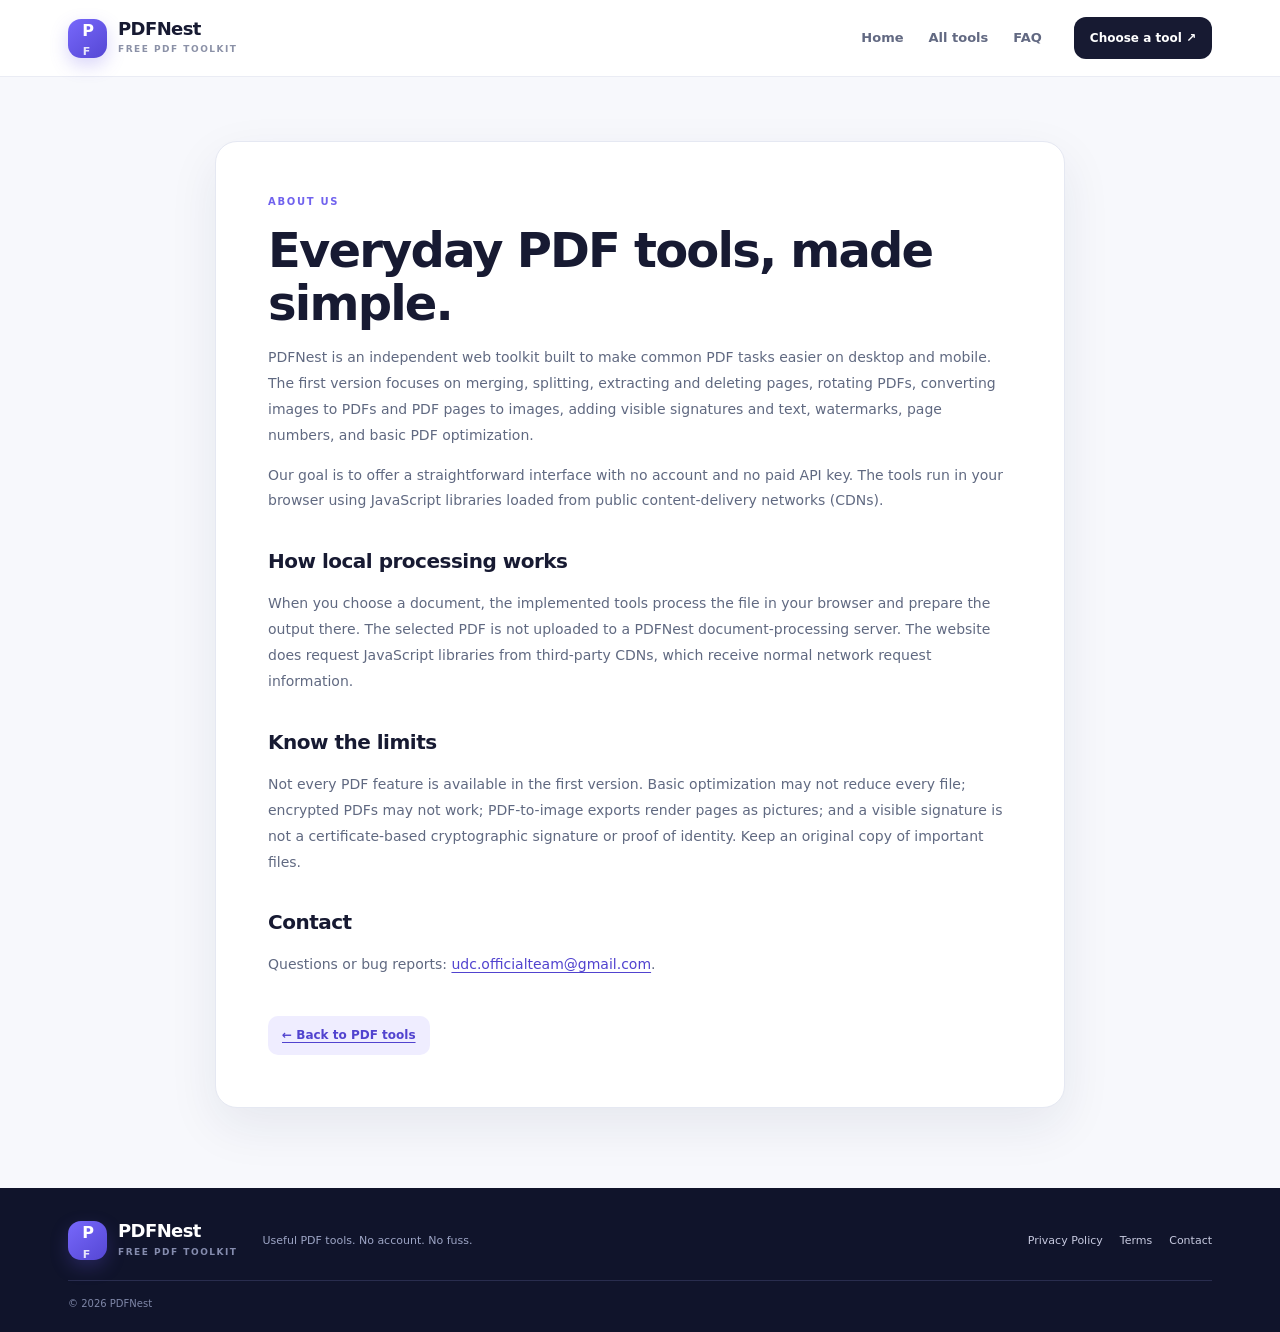
==== about.html @ b4db72ea "Add files via upload" ====
<!doctype html><html lang="en"><head><meta charset="utf-8"><meta name="viewport" content="width=device-width,initial-scale=1"><meta name="description" content="Learn about PDFNest, a free browser-based toolkit for everyday PDF tasks."><title>About PDFNest — Free PDF Tools</title><link rel="icon" type="image/svg+xml" href="favicon.svg"><link rel="stylesheet" href="styles.css"></head><body><header class="site-header"><div class="nav-wrap"><a class="brand" href="index.html"><span class="brand-icon">P<span>F</span></span><span><strong>PDFNest</strong><small>FREE PDF TOOLKIT</small></span></a><nav class="main-nav"><a href="index.html#home">Home</a><a href="index.html#tools">All tools</a><a href="index.html#faq">FAQ</a></nav><a class="nav-cta" href="index.html#tools">Choose a tool ↗</a></div></header><main class="legal-main"><article class="legal-container"><div class="eyebrow">ABOUT US</div><h1>Everyday PDF tools, made simple.</h1><p>PDFNest is an independent web toolkit built to make common PDF tasks easier on desktop and mobile. The first version focuses on merging, splitting, extracting and deleting pages, rotating PDFs, converting images to PDFs and PDF pages to images, adding visible signatures and text, watermarks, page numbers, and basic PDF optimization.</p><p>Our goal is to offer a straightforward interface with no account and no paid API key. The tools run in your browser using JavaScript libraries loaded from public content-delivery networks (CDNs).</p><h2>How local processing works</h2><p>When you choose a document, the implemented tools process the file in your browser and prepare the output there. The selected PDF is not uploaded to a PDFNest document-processing server. The website does request JavaScript libraries from third-party CDNs, which receive normal network request information.</p><h2>Know the limits</h2><p>Not every PDF feature is available in the first version. Basic optimization may not reduce every file; encrypted PDFs may not work; PDF-to-image exports render pages as pictures; and a visible signature is not a certificate-based cryptographic signature or proof of identity. Keep an original copy of important files.</p><h2>Contact</h2><p>Questions or bug reports: <a href="mailto:udc.officialteam@gmail.com">udc.officialteam@gmail.com</a>.</p><a class="legal-back" href="index.html#tools">← Back to PDF tools</a></article></main><footer class="site-footer"><div class="footer-inner"><a class="brand footer-brand" href="index.html"><span class="brand-icon">P<span>F</span></span><span><strong>PDFNest</strong><small>FREE PDF TOOLKIT</small></span></a><p>Useful PDF tools. No account. No fuss.</p><div class="footer-links"><a href="privacy.html">Privacy Policy</a><a href="terms.html">Terms</a><a href="mailto:udc.officialteam@gmail.com">Contact</a></div></div><p class="copyright">© 2026 PDFNest</p></footer></body></html>
---- styles.css ----
:root{--ink:#171a32;--muted:#737a91;--line:#e5e8f2;--bg:#f7f8fc;--panel:#fff;--navy:#10142b;--violet:#6657e8;--violet-dark:#5143cf;--violet-soft:#efedff;--green:#16876b;--shadow:0 18px 50px rgba(30,34,79,.08);--radius:22px}*{box-sizing:border-box}html{scroll-behavior:smooth;scroll-padding-top:95px}body{margin:0;background:var(--bg);color:var(--ink);font-family:Inter,ui-sans-serif,system-ui,-apple-system,BlinkMacSystemFont,"Segoe UI",sans-serif;font-size:15px;line-height:1.55}button,input,select,textarea{font:inherit}button,a{-webkit-tap-highlight-color:transparent}a{color:inherit;text-decoration:none}.skip-link{position:absolute;left:-999px;top:0}.skip-link:focus{left:12px;top:12px;background:#fff;padding:10px;z-index:999}.site-header{position:sticky;top:0;z-index:50;background:rgba(255,255,255,.93);backdrop-filter:blur(16px);border-bottom:1px solid rgba(229,232,242,.8)}.nav-wrap{max-width:1200px;margin:auto;padding:0 28px;min-height:76px;display:flex;align-items:center;gap:32px}.brand{display:inline-flex;align-items:center;gap:11px;flex-shrink:0}.brand-icon{width:39px;height:39px;border-radius:13px;background:linear-gradient(140deg,#7768fb,#5547d4);color:#fff;display:grid;place-items:center;font-size:16px;font-weight:900;letter-spacing:-1px;box-shadow:0 7px 18px rgba(102,87,232,.25)}.brand-icon span{font-size:11px;margin-left:-3px;opacity:.85}.brand strong{display:block;font-size:18px;letter-spacing:-.6px;line-height:1.1}.brand small{display:block;margin-top:5px;font-size:9px;letter-spacing:1.5px;color:#8b91a7;font-weight:800}.main-nav{display:flex;align-items:center;gap:25px;margin-left:auto;white-space:nowrap}.main-nav a{font-size:13px;color:#626982;font-weight:700;transition:color .2s}.main-nav a:hover{color:var(--violet)}.nav-cta{border-radius:12px;background:var(--ink);color:#fff;font-size:12px;font-weight:800;padding:12px 16px;white-space:nowrap}.nav-cta span{margin-left:8px}.hero{overflow:hidden;position:relative;min-height:465px;background:radial-gradient(circle at 80% 25%,#34356b 0,transparent 32%),linear-gradient(120deg,#10142b 0%,#171b3d 70%,#252153 100%);color:#fff;display:grid;grid-template-columns:1.1fr .9fr;align-items:center;padding:68px max(28px,calc((100vw - 1144px)/2)) 62px;gap:30px}.hero:after{content:"";position:absolute;right:-150px;bottom:-230px;width:500px;height:500px;border-radius:50%;border:1px solid rgba(167,160,255,.1)}.hero-content{position:relative;z-index:2;max-width:630px}.eyebrow{display:flex;align-items:center;gap:9px;color:#7062ee;letter-spacing:1.7px;font-weight:900;font-size:10px;text-transform:uppercase}.hero .eyebrow{color:#b2aaff}.eyebrow-dot{width:7px;height:7px;border-radius:50%;background:#6f61f2;box-shadow:0 0 0 5px rgba(111,97,242,.14)}h1{font-size:clamp(42px,5.4vw,68px);letter-spacing:-3.3px;line-height:1.05;margin:21px 0 19px;font-weight:850}h1 span{color:#a9a0ff}.hero-content>p{max-width:580px;color:#c7cbe0;font-size:16px;line-height:1.75;margin:0}.hero-actions{display:flex;align-items:center;gap:22px;margin-top:28px;flex-wrap:wrap}.btn{border:0;cursor:pointer;display:inline-flex;align-items:center;justify-content:center;gap:12px;border-radius:12px;padding:13px 18px;font-size:13px;font-weight:800;transition:transform .2s,background .2s,box-shadow .2s}.btn:hover{transform:translateY(-1px)}.btn-primary{background:var(--violet);color:#fff;box-shadow:0 8px 20px rgba(102,87,232,.22)}.btn-primary:hover{background:var(--violet-dark)}.btn-ghost{background:#f3f4f9;color:#555d76;border:1px solid var(--line)}.hero-note{display:flex;align-items:center;gap:8px;font-size:12px;color:#d3d5e5}.mini-lock{display:grid;place-items:center;width:25px;height:25px;border-radius:8px;background:rgba(255,255,255,.11);color:#a9a0ff}.hero-stats{display:flex;gap:38px;margin-top:40px}.hero-stats div{display:flex;flex-direction:column;gap:2px}.hero-stats strong{font-size:20px;letter-spacing:-.4px}.hero-stats span{font-size:11px;color:#9ea5c4}.hero-art{height:330px;position:relative;display:grid;place-items:center;z-index:1}.art-orbit{position:absolute;border:1px solid rgba(157,150,255,.16);border-radius:50%;width:310px;height:310px}.orbit-two{width:245px;height:245px;border-style:dashed;transform:rotate(-30deg)}.doc-main{position:relative;z-index:3;width:184px;height:240px;background:linear-gradient(150deg,#fff,#eef0ff);border:1px solid #fff;border-radius:13px;box-shadow:0 25px 55px rgba(0,0,0,.32);padding:23px 20px;color:#25294b;transform:rotate(5deg)}.doc-top{display:flex;justify-content:space-between;align-items:center;margin-bottom:24px}.pdf-label{font-size:10px;font-weight:900;letter-spacing:1px;background:#e8e4ff;color:#6657e8;padding:5px 7px;border-radius:5px}.doc-dots{font-size:10px;color:#9da3bd;letter-spacing:2px}.doc-line{height:6px;border-radius:5px;background:#dfe2f2;margin-bottom:10px;width:75%}.doc-line.long{width:100%}.doc-line.short{width:51%}.signature-scribble{margin-top:30px;padding-top:12px;border-top:1px solid #dddff0;font-family:"Brush Script MT","Segoe Script",cursive;font-size:20px;color:#5c50d4;transform:rotate(-9deg)}.doc-check{position:absolute;right:-17px;bottom:34px;background:#2ab58e;color:#fff;width:38px;height:38px;border-radius:50%;display:grid;place-items:center;border:4px solid #fff;font-weight:900}.doc-back{position:absolute;width:170px;height:222px;background:#dddffc;border-radius:12px;box-shadow:0 18px 34px rgba(0,0,0,.16);padding:25px 18px}.doc-back span{display:block;background:#b8b0ff;color:#5247c5;border-radius:5px;width:40px;font-size:9px;font-weight:900;text-align:center;padding:5px;margin-bottom:20px}.doc-back i{display:block;background:#c6cae5;height:6px;border-radius:4px;margin:11px 0;width:80%}.doc-back-one{transform:translate(-62px,14px) rotate(-12deg)}.doc-back-two{transform:translate(47px,-2px) rotate(11deg);background:#e9e9fb}.floating-chip{position:absolute;z-index:4;padding:10px 13px;border-radius:11px;background:rgba(255,255,255,.94);box-shadow:0 12px 28px rgba(0,0,0,.15);color:#2b2d4b;font-size:11px;font-weight:850}.chip-merge{left:3%;top:65px}.chip-sign{right:1%;top:100px}.chip-download{right:6%;bottom:53px}.trust-strip{display:flex;justify-content:center;gap:45px;padding:22px 28px;background:#fff;border-bottom:1px solid var(--line);flex-wrap:wrap}.trust-strip div{display:flex;gap:8px;align-items:center;color:#687088;font-weight:700;font-size:11px}.trust-strip span{color:#16876b;font-weight:900}.tools-section,.how-section,.faq-section,.workbench-section{max-width:1200px;margin:0 auto;padding:78px 28px}.section-header{display:flex;align-items:end;justify-content:space-between;gap:25px;margin-bottom:27px}.section-header h2,.workbench-heading h2{font-size:clamp(27px,3vw,37px);letter-spacing:-1.4px;line-height:1.15;margin:10px 0 9px}.section-header p,.workbench-heading p{color:var(--muted);margin:0;font-size:13px;max-width:560px}.search-tools{display:flex;align-items:center;gap:9px;border:1px solid var(--line);background:#fff;border-radius:12px;padding:0 13px;height:45px;width:250px;flex-shrink:0}.search-tools span{font-size:22px;color:#a1a6b8}.search-tools input{border:0;outline:none;background:transparent;width:100%;min-width:0;color:var(--ink);font-size:12px}.category-row{display:flex;gap:8px;flex-wrap:wrap;margin:0 0 21px}.category-btn{border:1px solid var(--line);background:#fff;color:#6d748a;border-radius:10px;padding:9px 13px;font-size:11px;font-weight:800;cursor:pointer}.category-btn.is-active,.category-btn:hover{background:var(--violet-soft);border-color:#d8d3ff;color:var(--violet-dark)}.tool-grid{display:grid;grid-template-columns:repeat(4,minmax(0,1fr));gap:15px}.tool-card{min-height:190px;display:flex;flex-direction:column;align-items:flex-start;text-align:left;background:#fff;border:1px solid var(--line);border-radius:17px;padding:20px;cursor:pointer;transition:transform .2s,border .2s,box-shadow .2s;color:var(--ink)}.tool-card:hover,.tool-card:focus-visible{transform:translateY(-3px);border-color:#c9c3ff;box-shadow:0 14px 28px rgba(32,35,83,.08);outline:none}.tool-icon{height:41px;width:41px;display:grid;place-items:center;border-radius:12px;font-size:23px;font-weight:900;margin-bottom:18px}.icon-violet{background:#efedff;color:#6557e8}.icon-blue{background:#e8f2ff;color:#2870c6}.icon-teal{background:#e4f8f5;color:#168c82}.icon-red{background:#ffeded;color:#d85760}.icon-amber{background:#fff2df;color:#c78020}.icon-green{background:#e5f8ed;color:#16845c}.tool-card strong{font-size:14px;margin-bottom:7px;letter-spacing:-.2px}.tool-card>span:not(.tool-icon){font-size:11px;color:#7b8297;line-height:1.55;min-height:34px}.tool-card em{font-style:normal;margin-top:auto;padding-top:14px;color:#5e51d9;font-size:11px;font-weight:850}.tool-card em b{margin-left:5px}.no-results{padding:24px;border:1px dashed #ccd0df;background:#fff;border-radius:14px;color:var(--muted)}.workbench-section{padding-top:10px}.workbench-heading{display:flex;align-items:flex-end;justify-content:space-between;gap:20px;margin-bottom:25px}.workbench-card{background:#fff;border:1px solid var(--line);border-radius:22px;box-shadow:var(--shadow);overflow:hidden}.workbench-topline{display:grid;grid-template-columns:repeat(3,1fr);padding:21px 25px;border-bottom:1px solid var(--line);gap:20px;background:#fcfcff}.work-step{display:flex;gap:12px;align-items:center}.work-step>span{width:31px;height:31px;display:grid;place-items:center;border-radius:10px;background:var(--violet-soft);color:var(--violet);font-weight:900;font-size:12px}.work-step strong,.work-step small{display:block}.work-step strong{font-size:12px}.work-step small{font-size:10px;color:#858ba0;margin-top:2px}.workbench-content{display:grid;grid-template-columns:minmax(280px,.77fr) minmax(0,1.23fr);min-height:460px}.input-column{padding:25px;border-right:1px solid var(--line)}.upload-box{position:relative;display:flex;flex-direction:column;align-items:center;text-align:center;gap:7px;padding:27px 16px;border:1.5px dashed #d0cafa;border-radius:16px;background:#faf9ff;cursor:pointer;transition:.2s}.upload-box:hover,.upload-box.is-dragging{background:#f0eeff;border-color:var(--violet)}.upload-symbol{display:grid;place-items:center;width:39px;height:39px;border-radius:12px;background:#e9e6ff;color:var(--violet);font-size:25px;font-weight:600}.upload-box strong{font-size:13px}.upload-box>span:not(.upload-symbol){color:#848ba0;font-size:11px}.upload-button{display:inline-block;background:#fff;border:1px solid #ddd9fa;color:#5c50d6;border-radius:9px;padding:8px 14px;font-size:11px;font-weight:850;margin-top:5px}.selected-files{margin-top:12px;border:1px solid var(--line);border-radius:12px;padding:11px 13px;max-height:115px;overflow:auto}.file-chip{display:flex;align-items:center;gap:8px;font-size:11px;color:#555d74;padding:5px 0;overflow-wrap:anywhere}.file-chip span:first-child{color:#6255e6}.file-chip span:last-child{margin-left:auto;color:#9298aa;white-space:nowrap}.tool-options{display:grid;gap:14px;margin-top:20px}.option-field{display:grid;gap:6px}.option-field label,.option-label{font-size:11px;font-weight:850;color:#545b75}.option-field input:not([type=checkbox]):not([type=radio]):not([type=color]),.option-field select,.option-field textarea,.option-input{width:100%;min-width:0;border:1px solid #dfe2ed;background:#fff;border-radius:10px;padding:10px 11px;outline:none;font-size:12px;color:var(--ink)}.option-field textarea{min-height:75px;resize:vertical}.option-field input:focus,.option-field select:focus,.option-field textarea:focus{border-color:#aaa0ff;box-shadow:0 0 0 3px rgba(102,87,232,.1)}.option-hint{font-size:10px;color:#8a90a4;line-height:1.5}.option-row{display:grid;grid-template-columns:1fr 1fr;gap:11px}.check-field{display:flex;gap:9px;align-items:flex-start;font-size:11px;color:#5d647b}.check-field input{margin-top:3px;accent-color:var(--violet)}.action-row{display:flex;gap:9px;margin-top:22px}.action-row .btn-primary{flex:1}.action-row button:disabled{opacity:.45;cursor:not-allowed;transform:none}.status-box{margin-top:15px;padding:11px 12px;display:flex;align-items:flex-start;gap:9px;background:#f7f8fc;border-radius:11px;color:#777f94;font-size:11px;line-height:1.5}.status-dot{flex:0 0 auto;width:7px;height:7px;border-radius:50%;background:#9da4b8;margin-top:5px}.status-box.is-error{background:#fff1f1;color:#ad343a}.status-box.is-error .status-dot{background:#d94f57}.status-box.is-success{background:#edfaf3;color:#1a7957}.status-box.is-success .status-dot{background:#28a575}.status-box.is-busy{background:#f0eeff;color:#5b50c6}.status-box.is-busy .status-dot{background:#685bed}.preview-column{min-width:0;display:flex;flex-direction:column;background:#f8f9fd}.preview-header{min-height:68px;padding:16px 20px;background:#fff;border-bottom:1px solid var(--line);display:flex;align-items:center;justify-content:space-between;gap:12px}.preview-header strong,.preview-header small{display:block}.preview-header strong{font-size:12px}.preview-header small{font-size:10px;color:#959bad;margin-top:3px}.page-controls{display:flex;align-items:center;gap:8px;font-size:10px;color:#687088}.page-controls button{border:1px solid var(--line);border-radius:8px;background:#fff;color:#5b50cd;width:27px;height:27px;font-size:19px;cursor:pointer}.preview-empty{flex:1;min-height:350px;display:flex;flex-direction:column;align-items:center;justify-content:center;text-align:center;gap:10px;padding:28px;color:#8990a5}.preview-empty strong{color:#535b74;font-size:13px}.preview-empty>span:last-child{max-width:300px;font-size:11px}.preview-file-icon{display:grid;place-items:center;width:61px;height:74px;border-radius:12px;background:#fff;border:1px solid #e2e4ef;box-shadow:0 8px 20px rgba(32,35,83,.05);font-weight:900;color:#7668ed;letter-spacing:1px}.pdf-stage-wrap{padding:24px;display:flex;justify-content:center;align-items:flex-start;overflow:auto;max-height:720px}.pdf-stage{position:relative;display:inline-block;max-width:100%;background:#fff;box-shadow:0 10px 30px rgba(25,30,70,.14);line-height:0}.pdf-stage canvas{display:block;max-width:100%;height:auto}.placement-overlay{position:absolute;left:45%;top:55%;max-width:70%;color:#111;font-family:cursive;font-size:20px;line-height:1.15;white-space:nowrap;cursor:move;user-select:none;touch-action:none;padding:2px 4px;border:1px dashed rgba(101,85,232,.6);background:rgba(255,255,255,.16)}.preview-help{padding:0 20px 18px;margin:0;font-size:10px;color:#777f94;text-align:center}.signature-pad-wrap{border:1px solid var(--line);border-radius:12px;padding:9px;background:#fbfbff}.signature-pad{display:block;width:100%;height:100px;background:#fff;border:1px solid #eceef5;border-radius:8px;touch-action:none;cursor:crosshair}.pad-actions{display:flex;justify-content:flex-end;margin-top:6px}.small-button{background:#fff;color:#6657d9;border:1px solid #dedaff;padding:6px 9px;border-radius:8px;font-size:10px;font-weight:800;cursor:pointer}.note-box{padding:11px 12px;background:#fff8e9;border:1px solid #f5e2b9;border-radius:10px;color:#8d6a23;font-size:10px;line-height:1.5}.how-section{padding-top:32px}.how-grid{display:grid;grid-template-columns:repeat(3,1fr);gap:16px;margin-top:24px}.how-grid article{background:#fff;border:1px solid var(--line);border-radius:17px;padding:22px}.how-grid article>span{display:grid;place-items:center;width:34px;height:34px;background:var(--violet-soft);color:var(--violet);border-radius:10px;font-size:11px;font-weight:900}.how-grid h3{font-size:14px;margin:14px 0 7px}.how-grid p{font-size:12px;line-height:1.65;color:#7b8297;margin:0}.disclaimer{margin-top:23px;color:#9399aa;font-size:10px;line-height:1.6}.faq-section{padding-top:30px;padding-bottom:84px}.faq-section details{background:#fff;border:1px solid var(--line);border-radius:13px;margin:10px 0;padding:0 17px}.faq-section summary{list-style:none;cursor:pointer;font-weight:800;font-size:12px;padding:17px 0;position:relative;padding-right:28px}.faq-section summary::-webkit-details-marker{display:none}.faq-section summary:after{content:"+";position:absolute;right:3px;top:13px;font-size:20px;color:var(--violet)}.faq-section details[open] summary:after{content:"−"}.faq-section details p{font-size:12px;line-height:1.7;color:#70788d;margin:0;padding:0 0 18px}.site-footer{background:#10142b;color:#fff;padding:33px 28px 20px}.footer-inner{max-width:1144px;margin:auto;display:flex;align-items:center;gap:25px;flex-wrap:wrap}.footer-brand strong{color:#fff}.footer-brand small{color:#858cae}.footer-inner>p{margin:0 auto 0 0;color:#9da5c5;font-size:11px}.footer-links{display:flex;gap:17px;flex-wrap:wrap}.footer-links a{font-size:11px;color:#c7cae0}.footer-links a:hover{color:#fff}.footer-note,.copyright{max-width:1144px;margin:21px auto 0;color:#7f87a8;font-size:10px;line-height:1.65}.copyright{border-top:1px solid #292d4e;padding-top:15px;margin-top:20px}.toast{position:fixed;bottom:22px;left:50%;transform:translate(-50%,15px);opacity:0;pointer-events:none;z-index:100;background:#171a32;color:#fff;padding:12px 18px;border-radius:12px;font-size:12px;box-shadow:0 12px 28px rgba(0,0,0,.2);transition:.25s;max-width:calc(100vw - 30px)}.toast.show{opacity:1;transform:translate(-50%,0)}[hidden]{display:none!important}
@media(max-width:980px){.nav-wrap{gap:20px;padding:0 20px}.main-nav{gap:16px}.nav-cta{display:none}.hero{padding-left:30px;padding-right:30px;grid-template-columns:1.1fr .9fr}.hero-art{transform:scale(.86)}.tool-grid{grid-template-columns:repeat(3,minmax(0,1fr))}.workbench-content{grid-template-columns:minmax(250px,.85fr) minmax(0,1.15fr)}.input-column{padding:19px}}
@media(max-width:720px){html{scroll-padding-top:126px}.nav-wrap{min-height:76px;flex-wrap:wrap;gap:0;padding:12px 17px 9px}.brand{margin-bottom:10px}.main-nav{order:2;width:100%;margin:0;gap:0;overflow-x:auto;padding:5px 0 4px;scrollbar-width:none}.main-nav::-webkit-scrollbar{display:none}.main-nav a{padding:9px 13px;background:#f7f7fc;border:1px solid #eef0f6;border-radius:9px;margin-right:7px}.hero{grid-template-columns:1fr;padding:45px 22px 31px;min-height:auto}.hero-content{max-width:100%}h1{font-size:47px;letter-spacing:-2.5px}.hero-content>p{font-size:14px}.hero-stats{gap:24px;margin-top:31px}.hero-stats strong{font-size:17px}.hero-art{height:245px;transform:scale(.72);margin:-5px auto -23px;width:100%;max-width:400px}.trust-strip{gap:12px 22px;padding:17px 18px;justify-content:flex-start}.trust-strip div{font-size:10px}.tools-section,.how-section,.faq-section,.workbench-section{padding-left:17px;padding-right:17px}.tools-section{padding-top:54px;padding-bottom:45px}.section-header{align-items:flex-start;flex-direction:column;gap:16px}.section-header h2,.workbench-heading h2{font-size:30px}.search-tools{width:100%}.tool-grid{grid-template-columns:repeat(2,minmax(0,1fr));gap:10px}.tool-card{padding:15px;min-height:177px}.tool-icon{margin-bottom:13px}.tool-card strong{font-size:12px}.tool-card>span:not(.tool-icon){font-size:10px}.category-row{overflow-x:auto;flex-wrap:nowrap;padding-bottom:4px}.category-btn{white-space:nowrap}.workbench-section{padding-top:0;padding-bottom:45px}.workbench-heading{align-items:flex-start}.workbench-topline{padding:15px;gap:8px}.work-step{gap:7px;align-items:flex-start}.work-step>span{width:24px;height:24px;border-radius:7px;font-size:10px;flex-shrink:0}.work-step strong{font-size:10px}.work-step small{display:none}.workbench-content{grid-template-columns:1fr}.input-column{border-right:0;border-bottom:1px solid var(--line);padding:17px}.preview-column{min-height:300px}.preview-empty{min-height:260px}.pdf-stage-wrap{padding:13px;max-height:540px}.how-section{padding-top:14px}.how-grid{grid-template-columns:1fr;gap:10px}.how-grid article{padding:18px}.faq-section{padding-top:30px;padding-bottom:52px}.footer-inner{gap:18px;align-items:flex-start}.footer-inner>p{width:100%;margin:0}.footer-links{width:100%;gap:15px}.site-footer{padding:26px 18px 17px}}
@media(max-width:400px){.tool-grid{grid-template-columns:1fr}.tool-card{min-height:unset;display:grid;grid-template-columns:43px 1fr;column-gap:12px;align-items:center}.tool-icon{grid-row:1/3;margin:0}.tool-card strong{margin:0}.tool-card>span:not(.tool-icon){grid-column:2;min-height:0}.tool-card em{grid-column:2;padding-top:7px}.hero-stats{gap:15px}.hero-stats span{font-size:10px}.workbench-topline{grid-template-columns:1fr}.work-step small{display:block}.option-row{grid-template-columns:1fr}}
.file-chip{gap:7px}.file-chip>span:nth-child(2){min-width:0;overflow:hidden;text-overflow:ellipsis;white-space:nowrap}.file-order-controls{display:flex;gap:3px;margin-left:2px!important}.file-order-controls button{border:1px solid #e3e5ef;background:#fff;color:#6255d5;border-radius:5px;width:22px;height:22px;padding:0;line-height:1;cursor:pointer}.file-order-controls button:disabled{opacity:.35;cursor:default}.legal-main{min-height:70vh;padding:64px 20px 80px}.legal-container{max-width:850px;margin:0 auto;background:#fff;border:1px solid var(--line);border-radius:22px;padding:clamp(22px,5vw,52px);box-shadow:var(--shadow)}.legal-container h1{font-size:clamp(34px,5vw,48px);letter-spacing:-1.8px;line-height:1.12;margin:14px 0}.legal-container h2{font-size:20px;letter-spacing:-.5px;margin:32px 0 9px}.legal-container p,.legal-container li{font-size:14px;line-height:1.85;color:#606981}.legal-container .legal-updated{font-size:11px;color:#9298aa}.legal-container a{color:var(--violet-dark);text-decoration:underline;text-underline-offset:3px}.legal-back{display:inline-flex;margin-top:24px;padding:10px 14px;border-radius:10px;background:var(--violet-soft);color:var(--violet-dark);font-size:12px;font-weight:850}.legal-alert{padding:14px 16px;border-radius:12px;background:#f4f2ff;border:1px solid #e1ddff;color:#5b51bd;font-size:12px;line-height:1.65}.legal-container ul{padding-left:24px}.legal-container li{margin:6px 0}
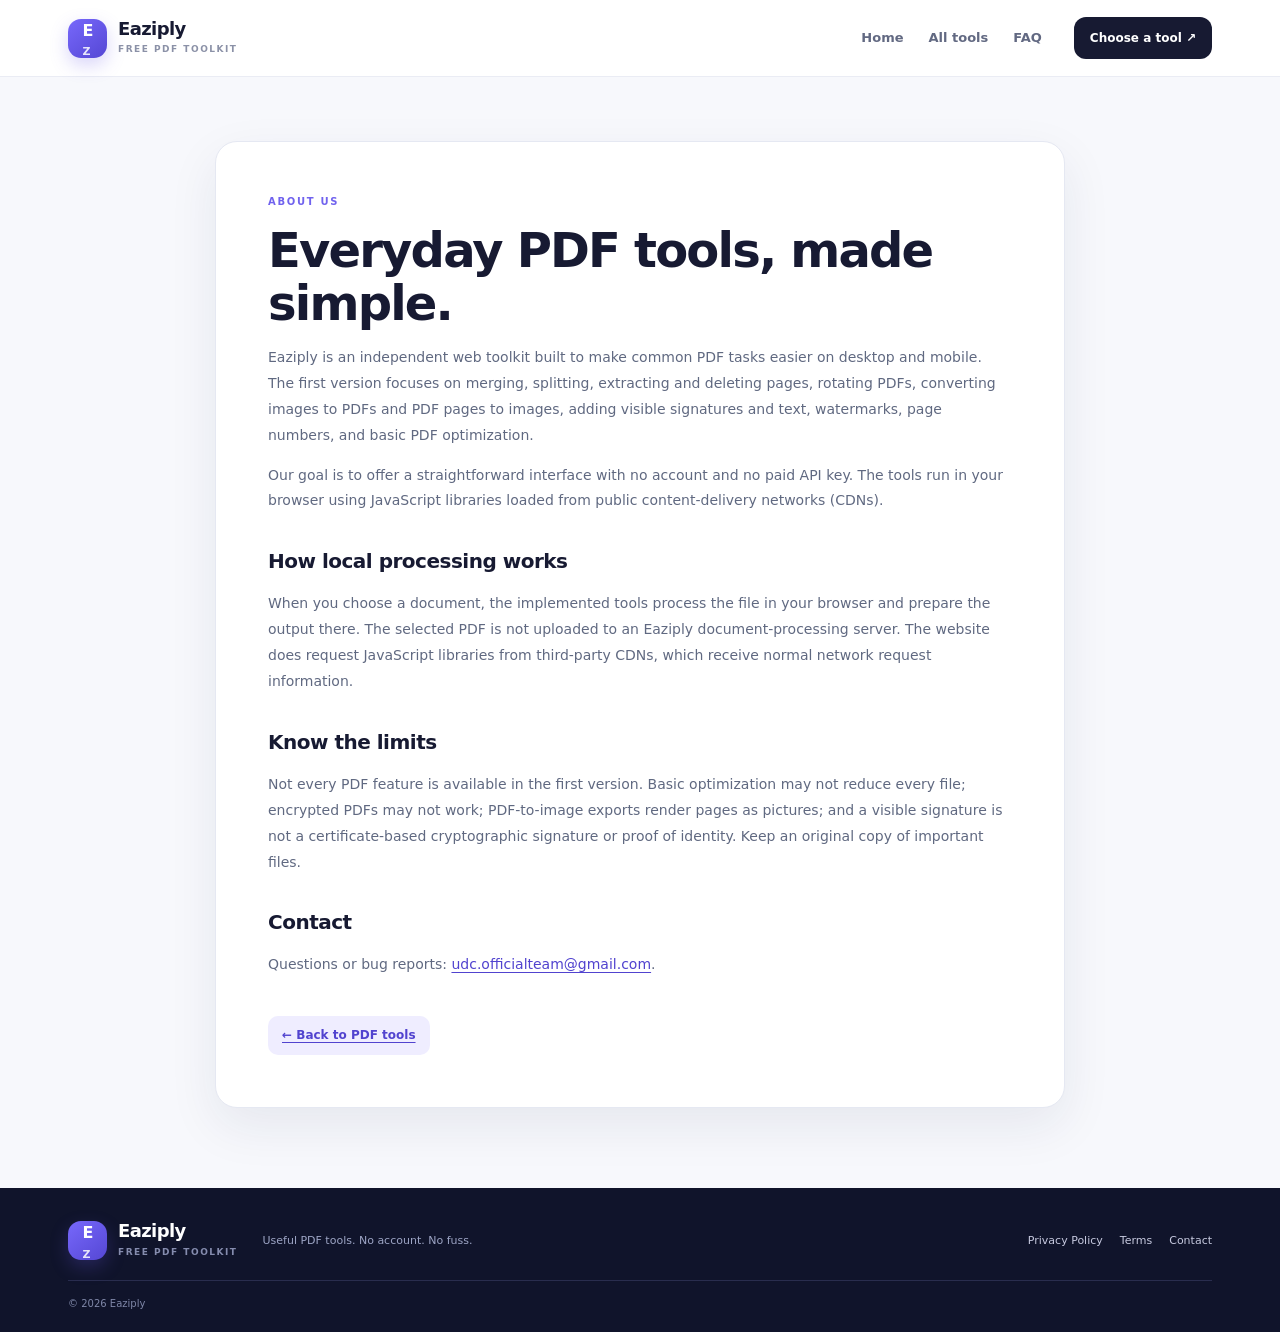
==== commit 7d96d100: "Update Eaziply branding and SEO." ====
--- a/about.html
+++ b/about.html
@@ -1 +1 @@
-<!doctype html><html lang="en"><head><meta charset="utf-8"><meta name="viewport" content="width=device-width,initial-scale=1"><meta name="description" content="Learn about PDFNest, a free browser-based toolkit for everyday PDF tasks."><title>About PDFNest — Free PDF Tools</title><link rel="icon" type="image/svg+xml" href="favicon.svg"><link rel="stylesheet" href="styles.css"></head><body><header class="site-header"><div class="nav-wrap"><a class="brand" href="index.html"><span class="brand-icon">P<span>F</span></span><span><strong>PDFNest</strong><small>FREE PDF TOOLKIT</small></span></a><nav class="main-nav"><a href="index.html#home">Home</a><a href="index.html#tools">All tools</a><a href="index.html#faq">FAQ</a></nav><a class="nav-cta" href="index.html#tools">Choose a tool ↗</a></div></header><main class="legal-main"><article class="legal-container"><div class="eyebrow">ABOUT US</div><h1>Everyday PDF tools, made simple.</h1><p>PDFNest is an independent web toolkit built to make common PDF tasks easier on desktop and mobile. The first version focuses on merging, splitting, extracting and deleting pages, rotating PDFs, converting images to PDFs and PDF pages to images, adding visible signatures and text, watermarks, page numbers, and basic PDF optimization.</p><p>Our goal is to offer a straightforward interface with no account and no paid API key. The tools run in your browser using JavaScript libraries loaded from public content-delivery networks (CDNs).</p><h2>How local processing works</h2><p>When you choose a document, the implemented tools process the file in your browser and prepare the output there. The selected PDF is not uploaded to a PDFNest document-processing server. The website does request JavaScript libraries from third-party CDNs, which receive normal network request information.</p><h2>Know the limits</h2><p>Not every PDF feature is available in the first version. Basic optimization may not reduce every file; encrypted PDFs may not work; PDF-to-image exports render pages as pictures; and a visible signature is not a certificate-based cryptographic signature or proof of identity. Keep an original copy of important files.</p><h2>Contact</h2><p>Questions or bug reports: <a href="mailto:udc.officialteam@gmail.com">udc.officialteam@gmail.com</a>.</p><a class="legal-back" href="index.html#tools">← Back to PDF tools</a></article></main><footer class="site-footer"><div class="footer-inner"><a class="brand footer-brand" href="index.html"><span class="brand-icon">P<span>F</span></span><span><strong>PDFNest</strong><small>FREE PDF TOOLKIT</small></span></a><p>Useful PDF tools. No account. No fuss.</p><div class="footer-links"><a href="privacy.html">Privacy Policy</a><a href="terms.html">Terms</a><a href="mailto:udc.officialteam@gmail.com">Contact</a></div></div><p class="copyright">© 2026 PDFNest</p></footer></body></html>
+<!doctype html><html lang="en"><head><meta charset="utf-8"><meta name="viewport" content="width=device-width,initial-scale=1"><meta name="description" content="Learn about Eaziply, a free browser-based toolkit for everyday PDF tasks."><title>About Eaziply — Free PDF Tools</title><link rel="icon" type="image/svg+xml" href="favicon.svg"><link rel="stylesheet" href="styles.css"></head><body><header class="site-header"><div class="nav-wrap"><a class="brand" href="index.html"><span class="brand-icon">E<span>Z</span></span><span><strong>Eaziply</strong><small>FREE PDF TOOLKIT</small></span></a><nav class="main-nav"><a href="index.html#home">Home</a><a href="index.html#tools">All tools</a><a href="index.html#faq">FAQ</a></nav><a class="nav-cta" href="index.html#tools">Choose a tool ↗</a></div></header><main class="legal-main"><article class="legal-container"><div class="eyebrow">ABOUT US</div><h1>Everyday PDF tools, made simple.</h1><p>Eaziply is an independent web toolkit built to make common PDF tasks easier on desktop and mobile. The first version focuses on merging, splitting, extracting and deleting pages, rotating PDFs, converting images to PDFs and PDF pages to images, adding visible signatures and text, watermarks, page numbers, and basic PDF optimization.</p><p>Our goal is to offer a straightforward interface with no account and no paid API key. The tools run in your browser using JavaScript libraries loaded from public content-delivery networks (CDNs).</p><h2>How local processing works</h2><p>When you choose a document, the implemented tools process the file in your browser and prepare the output there. The selected PDF is not uploaded to an Eaziply document-processing server. The website does request JavaScript libraries from third-party CDNs, which receive normal network request information.</p><h2>Know the limits</h2><p>Not every PDF feature is available in the first version. Basic optimization may not reduce every file; encrypted PDFs may not work; PDF-to-image exports render pages as pictures; and a visible signature is not a certificate-based cryptographic signature or proof of identity. Keep an original copy of important files.</p><h2>Contact</h2><p>Questions or bug reports: <a href="mailto:udc.officialteam@gmail.com">udc.officialteam@gmail.com</a>.</p><a class="legal-back" href="index.html#tools">← Back to PDF tools</a></article></main><footer class="site-footer"><div class="footer-inner"><a class="brand footer-brand" href="index.html"><span class="brand-icon">E<span>Z</span></span><span><strong>Eaziply</strong><small>FREE PDF TOOLKIT</small></span></a><p>Useful PDF tools. No account. No fuss.</p><div class="footer-links"><a href="privacy.html">Privacy Policy</a><a href="terms.html">Terms</a><a href="mailto:udc.officialteam@gmail.com">Contact</a></div></div><p class="copyright">© 2026 Eaziply</p></footer></body></html>
